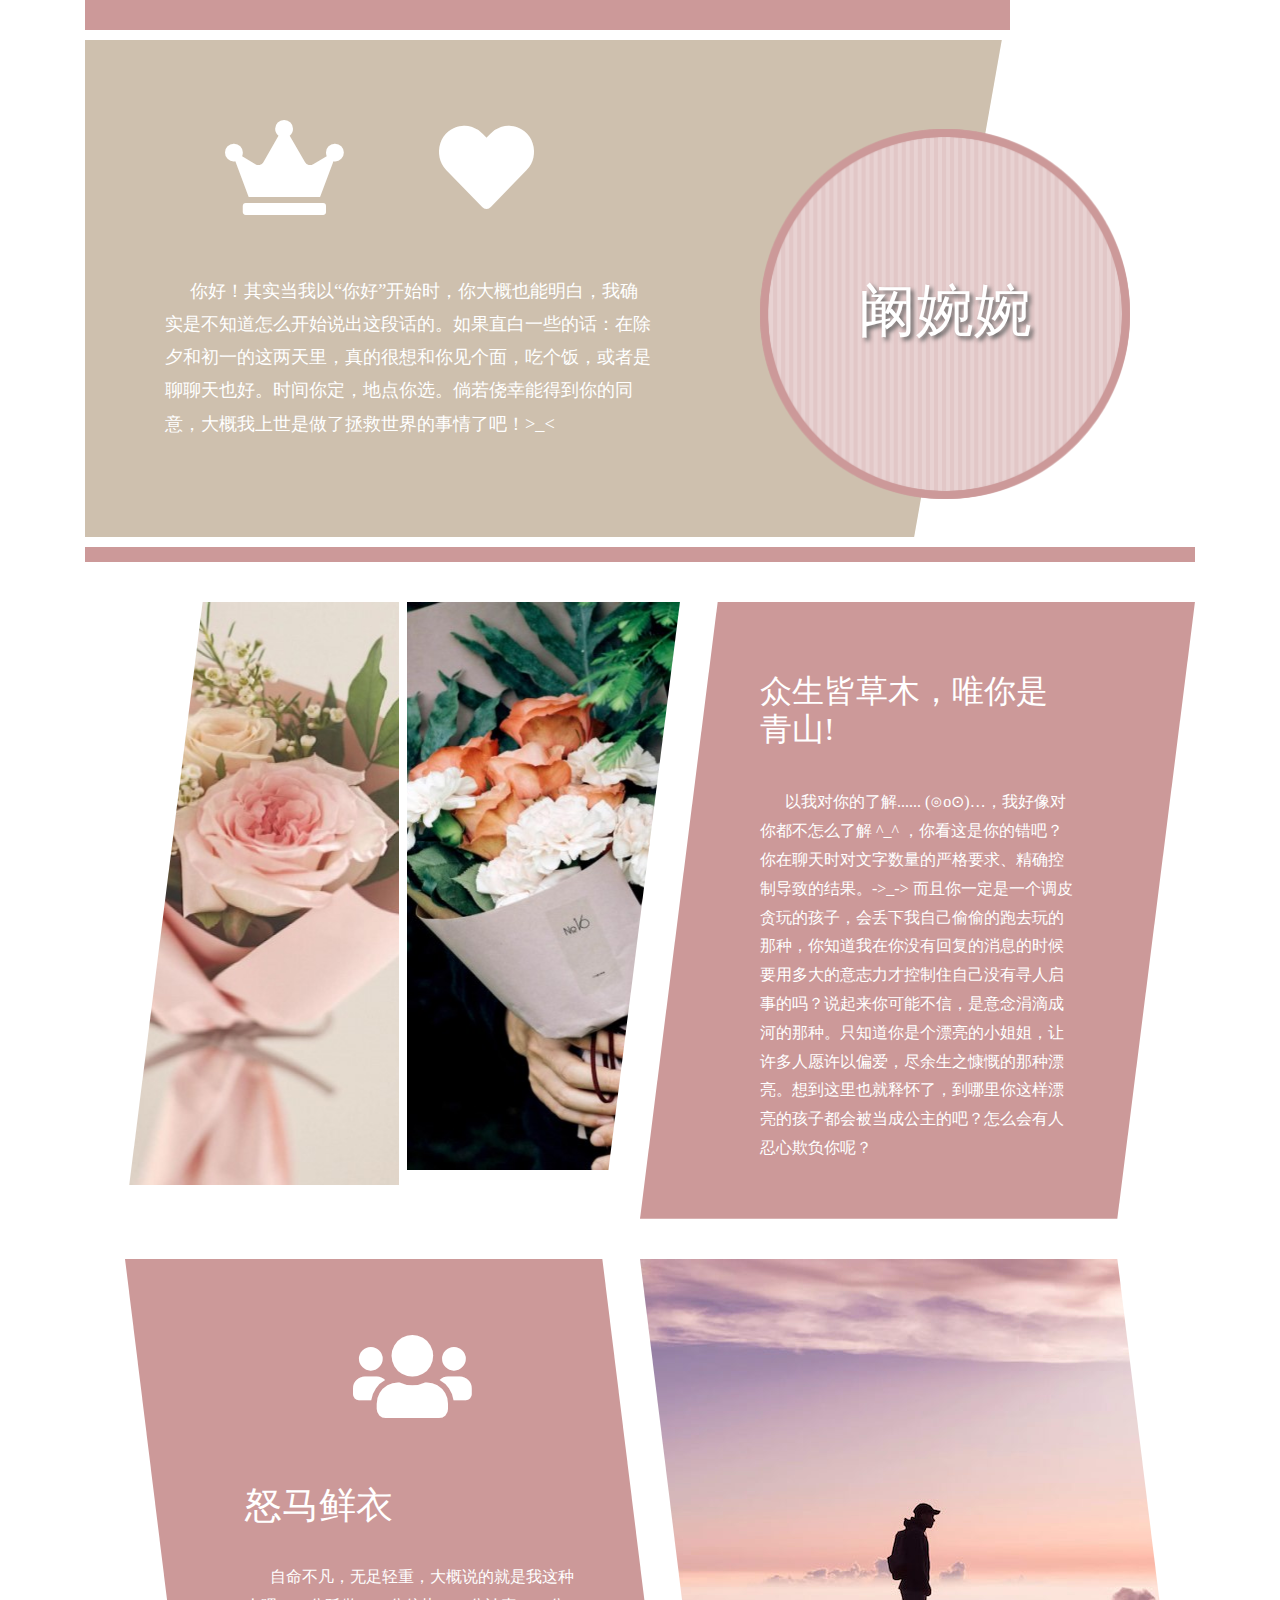
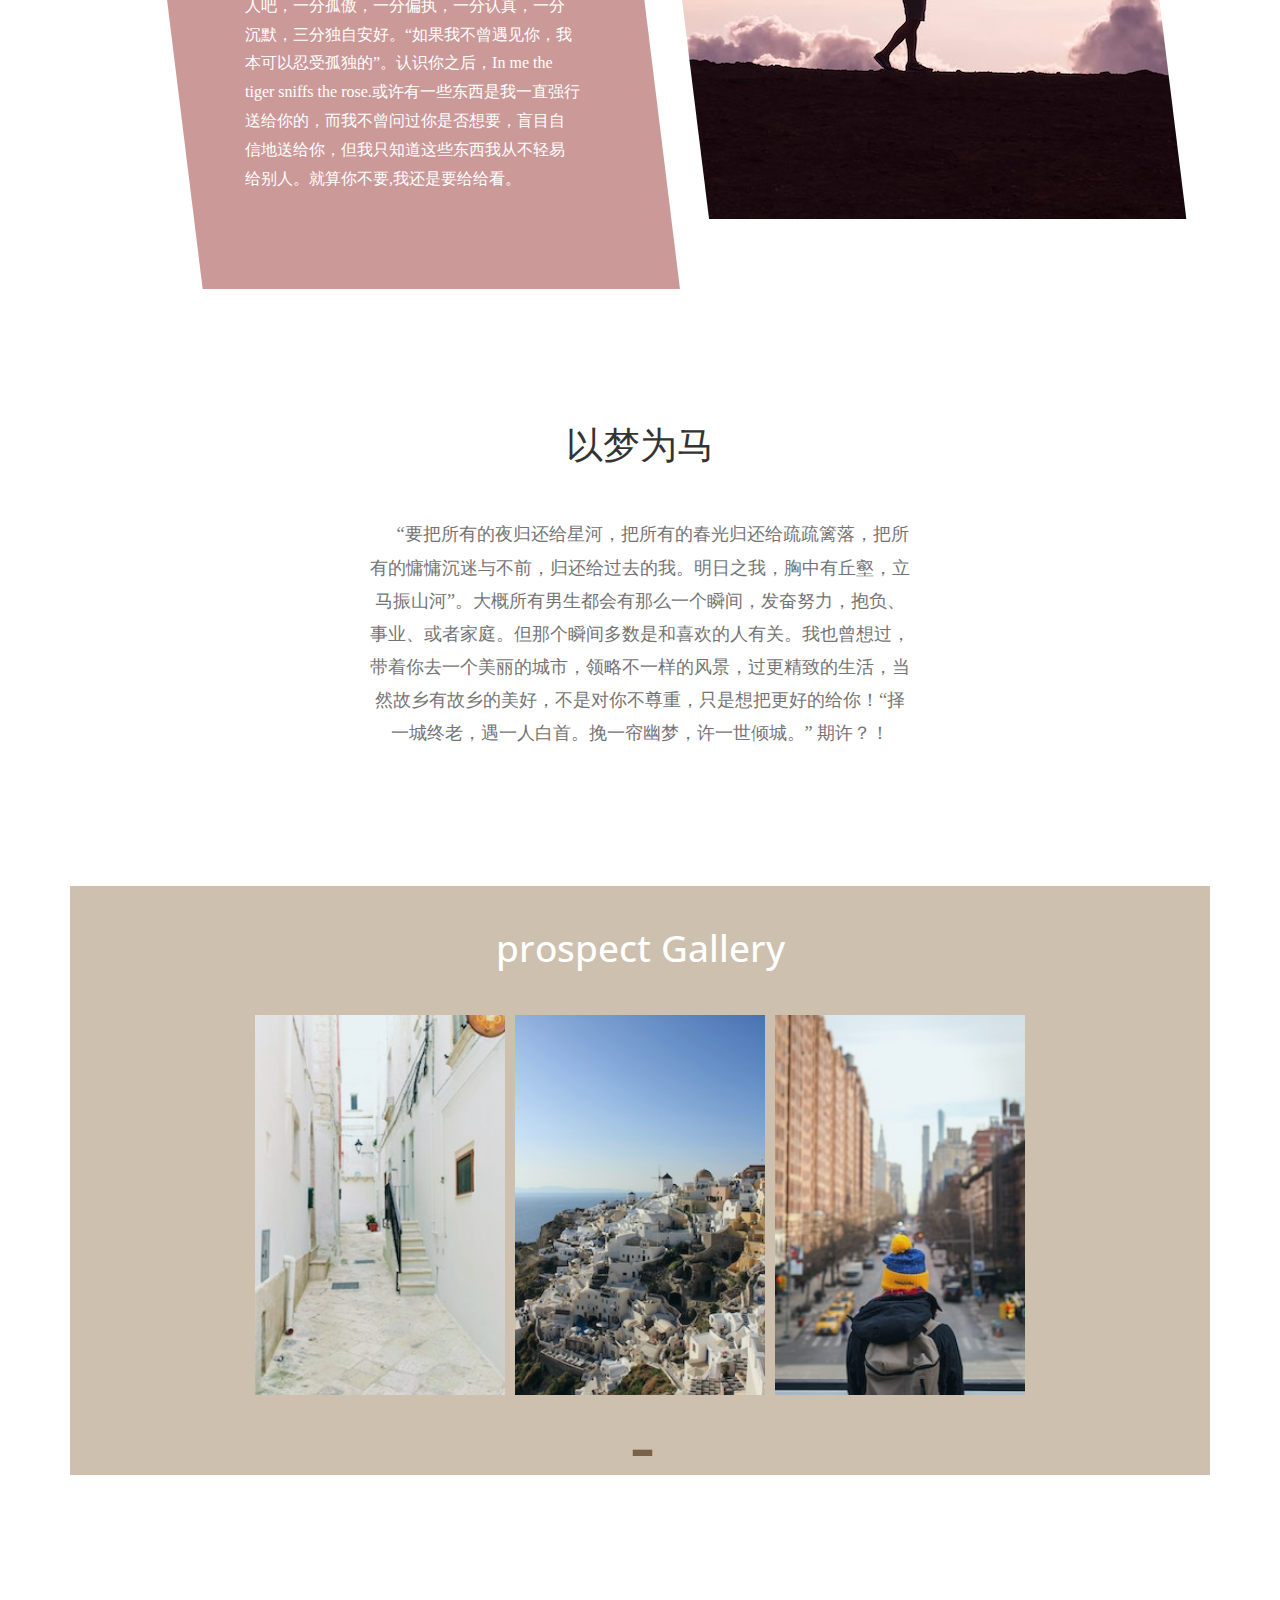
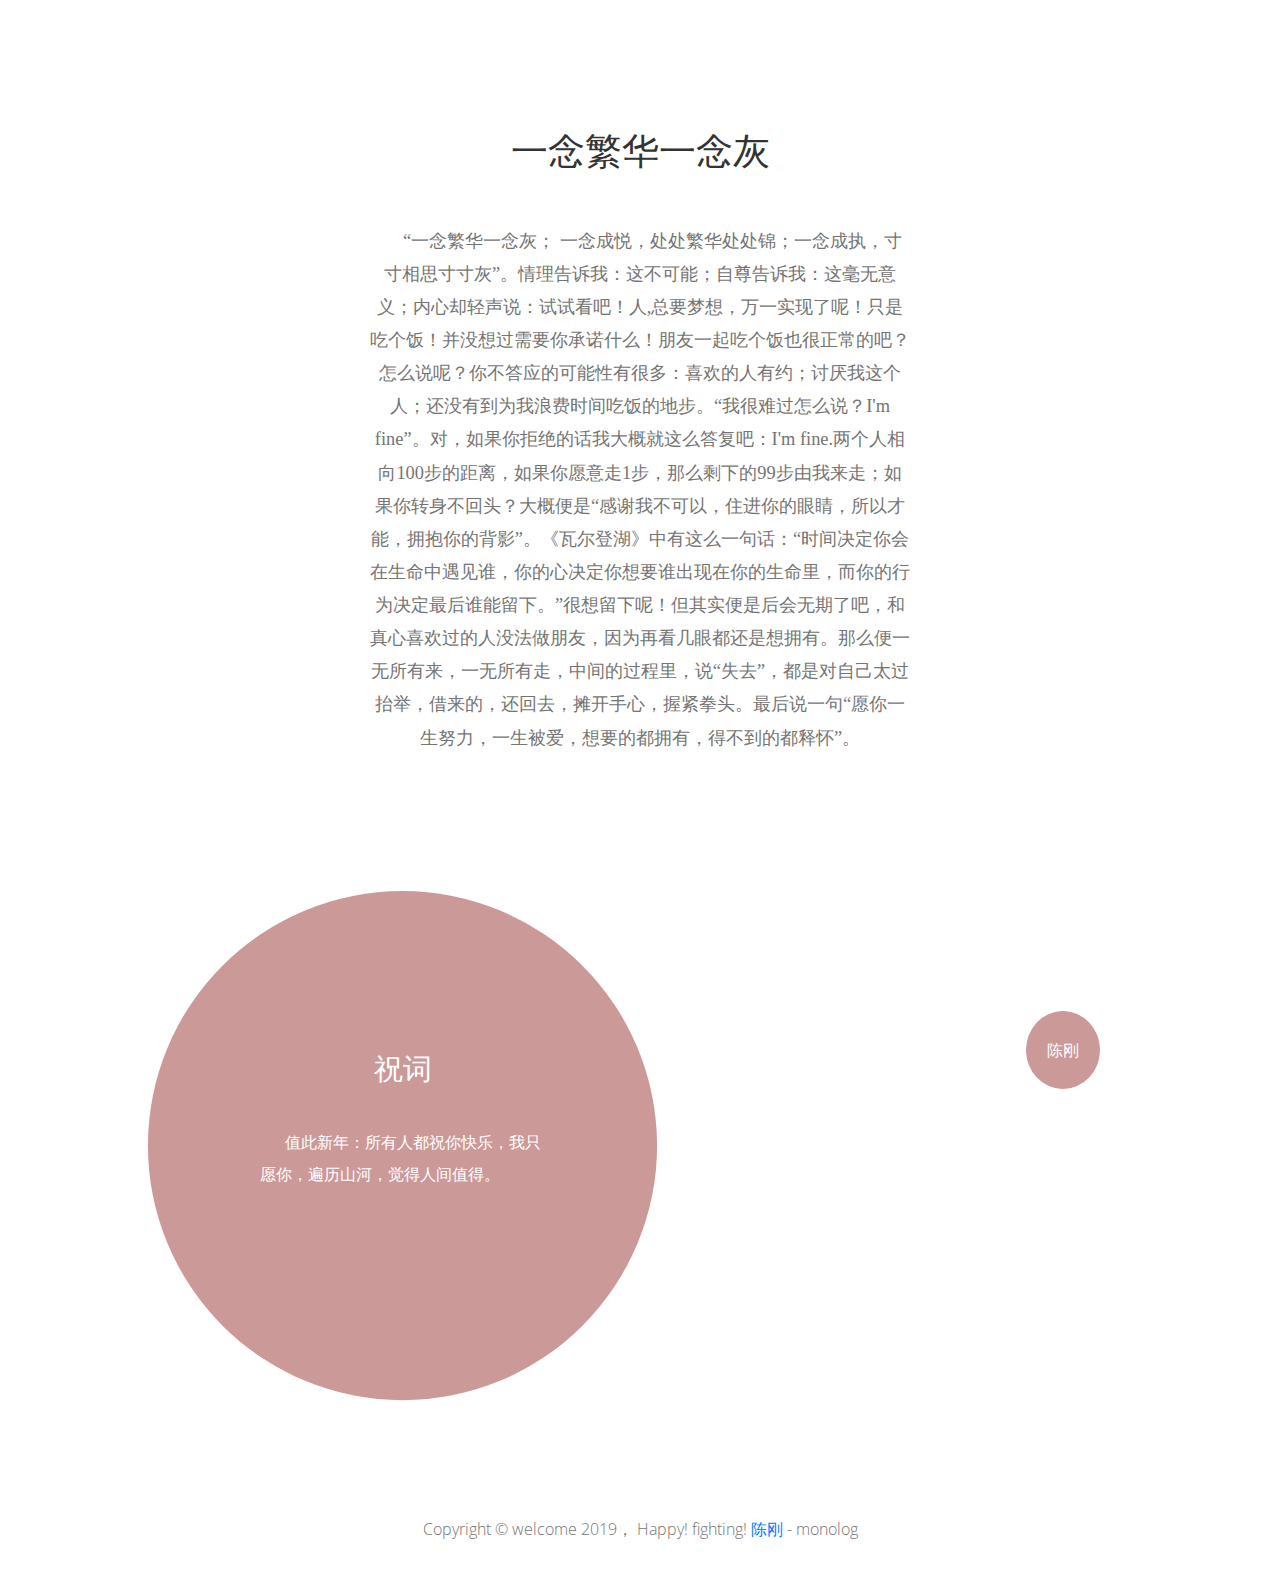
==== chenyun.html @ bc2db0ba "chenyun" ====
<!DOCTYPE html>
<html lang="en">

<head>
  <meta charset="utf-8">
  <meta name="viewport" content="width=device-width, initial-scale=1">

  <title>XiaoWan</title>

  <script>
    // detect IE8 and above, and edge
    if (document.documentMode || /Edge/.test(navigator.userAgent)) {
        alert('Please use Chrome or Firefox for best browsing experience!');
    }
  </script>

  <!-- load CSS -->
  <link rel="stylesheet" href="https://fonts.googleapis.com/css?family=Open+Sans:300,400">  <!-- Google web font "Open Sans" -->
  <link rel="stylesheet" href="css/bootstrap.min.css">                                      <!-- https://getbootstrap.com/ -->
  <link rel="stylesheet" href="css/fontawesome-all.min.css">                                <!-- Font awesome -->
  <link rel="stylesheet" href="slick/slick.css">
  <link rel="stylesheet" href="slick/slick-theme.css">
  <link rel="stylesheet" href="css/templatemo-style.css">
  <link rel="stylesheet" href="css/mystyle.css">

</head>


<body>

<!-- Loader -->
<div id="loader-wrapper">
  <div id="loader"></div>
  <div class="loader-section section-left"></div>
  <div class="loader-section section-right"></div>
</div>

<div class="container">
  <div class="tm-top-bar"></div>

  <!-- Welcome section -->
  <section class="tm-welcome">

    <div class="tm-welcome-left">
      <!-- Logo -->
      <div class="tm-logo">
        <h1 class="tm-site-name font-kaiti">阚婉婉</h1>
      </div>
      <div class="tm-welcome-content">
        <!-- fa icons -->
        <div class="tm-welcome-icons-container">
          <i class="fas fa-crown fa-5x tm-welcome-icon"></i>
          <i class="fas fa-heart fa-5x tm-welcome-icon"></i>
        </div>

        <p class="tm-font-big font-kaiti indentation">你好！其实当我以“你好”开始时，你大概也能明白，我确实是不知道怎么开始说出这段话的。如果直白一些的话：在除夕和初一的这两天里，<strong>真的很想</strong>和你见个面，吃个饭，或者是聊聊天也好。时间你定，地点你选。倘若侥幸能得到你的同意，大概我上世是做了拯救世界的事情了吧！>_<</p>
      </div>
    </div>
    <div class="tm-welcome-right"></div>

  </section>
  <div class="tm-bar-2"></div>

  <section class="row tm-section-mb tm-section-2">
    <div class="col-md-12 tm-section-2-inner">
      <div class="tm-section-2-left">
        <div class="tm-img-container tm-img-container-1"></div>
        <div class="tm-img-container tm-img-container-2"></div>
      </div>
      <div class="tm-section-2-right tm-bg-primary">
        <div class="tm-section-2-text">
          <h2 class="tm-section-2-header tm-mb-45 font-kaiti">众生皆草木，唯你是青山!</h2>
          <p class="font-kaiti indentation">以我对你的了解...... (⊙o⊙)…，我好像对你都不怎么了解 ^_^ ，你看这是你的错吧？你在聊天时对文字数量的严格要求、精确控制导致的结果。->_->  而且你一定是一个调皮贪玩的孩子，会丢下我自己偷偷的跑去玩的那种，你知道我在你没有回复的消息的时候要用多大的意志力才控制住自己没有寻人启事的吗？说起来你可能不信，是意念涓滴成河的那种。只知道你是个漂亮的小姐姐，让许多人愿许以偏爱，尽余生之慷慨的那种漂亮。想到这里也就释怀了，到哪里你这样漂亮的孩子都会被当成公主的吧？怎么会有人忍心欺负你呢？</p>
        </div>
      </div>
    </div>
  </section>

  <section class="row tm-section-3">
    <div class="col-md-12 tm-section-3-inner">
      <div class="tm-section-3-left tm-bg-primary">
        <div class="tm-section-3-text">
          <i class="fas fa-users fa-5x tm-welcome-icon d-block text-center ml-0"></i>
          <h2 class="tm-section-3-header tm-mb-35 font-kaiti">怒马鲜衣</h2>
          <p class="font-kaiti indentation">自命不凡，无足轻重，大概说的就是我这种人吧，一分孤傲，一分偏执，一分认真，一分沉默，三分独自安好。“如果我不曾遇见你，我本可以忍受孤独的”。认识你之后，In me the tiger sniffs the rose.或许有一些东西是我一直强行送给你的，而我不曾问过你是否想要，盲目自信地送给你，但我只知道这些东西我从不轻易给别人。就算你不要,我还是要给给看。</p>
        </div>
      </div>
      <div class="tm-section-3-right">
        <div class="tm-img-container tm-img-container-3"></div>
      </div>
    </div>
  </section>

  <section class="row tm-section-pt tm-section-pb">
    <div class="col-md-6 mx-auto text-center">
      <h2 class="tm-text-dark tm-mb-50 font-kaiti">以梦为马</h2>
      <p class="tm-text-light-dark tm-font-big font-kaiti indentation">“要把所有的夜归还给星河，把所有的春光归还给疏疏篱落，把所有的慵慵沉迷与不前，归还给过去的我。明日之我，胸中有丘壑，立马振山河”。大概所有男生都会有那么一个瞬间，发奋努力，抱负、事业、或者家庭。但那个瞬间多数是和喜欢的人有关。我也曾想过，带着你去一个美丽的城市，领略不一样的风景，过更精致的生活，当然故乡有故乡的美好，不是对你不尊重，只是想把更好的给你！“择一城终老，遇一人白首。挽一帘幽梦，许一世倾城。” 期许？！</p>
    </div><div class="tlinks">home of <a href="http://monolog7.github.io/"  title="monolog">chengang</a></div>
  </section>

  <section class="row tm-section-pb">
    <div class="col-md-12 tm-bg-accent tm-gallery-pad tm-gallery-container mx-auto">
      <h2 class="text-center tm-mb-45">prospect Gallery</h2>
      <div class="grid tm-gallery">
        <figure class="effect-lexi tm-gallery-item">
          <img src="img/img-01.jpg" alt="Image" class="">
          <figcaption>
            <p>晨钟暮鼓 安之若素</p>
          </figcaption>
        </figure>
        <figure class="effect-lexi tm-gallery-item">
          <img src="img/img-04.jpg" alt="Image" class="">
          <figcaption>
            <p>面朝大海 春暖花开</p>
          </figcaption>
        </figure>
        <figure class="effect-lexi tm-gallery-item">
          <img src="img/img-05.jpg" alt="Image" class="">
          <figcaption>
            <p>我词穷了，随你怎么想，都可以</p>
          </figcaption>
        </figure>
      </div>
    </div>
  </section>

  <section class="row tm-section-pt tm-section-pb">
    <div class="col-md-6 mx-auto text-center">
      <h2 class="tm-text-dark tm-mb-50 font-kaiti">一念繁华一念灰</h2>
      <p class="tm-text-light-dark tm-font-big font-kaiti indentation">“一念繁华一念灰； 一念成悦，处处繁华处处锦；一念成执，寸寸相思寸寸灰”。情理告诉我：这不可能；自尊告诉我：这毫无意义；内心却轻声说：试试看吧！人,总要梦想，万一实现了呢！只是吃个饭！并没想过需要你承诺什么！朋友一起吃个饭也很正常的吧？怎么说呢？你不答应的可能性有很多：喜欢的人有约；讨厌我这个人；还没有到为我浪费时间吃饭的地步。“我很难过怎么说？I'm fine”。对，如果你拒绝的话我大概就这么答复吧：I'm fine.两个人相向100步的距离，如果你愿意走1步，那么剩下的99步由我来走；如果你转身不回头？大概便是“感谢我不可以，住进你的眼睛，所以才能，拥抱你的背影”。《瓦尔登湖》中有这么一句话：“时间决定你会在生命中遇见谁，你的心决定你想要谁出现在你的生命里，而你的行为决定最后谁能留下。”很想留下呢！但其实便是后会无期了吧，和真心喜欢过的人没法做朋友，因为再看几眼都还是想拥有。那么便一无所有来，一无所有走，中间的过程里，说“失去”，都是对自己太过抬举，借来的，还回去，摊开手心，握紧拳头。最后说一句“愿你一生努力，一生被爱，想要的都拥有，得不到的都释怀”。</p>
    </div><div class="tlinks">home of <a href="http://monolog7.github.io/"  title="monolog">chengang</a></div>
  </section>

  <section class="row">
    <div class="col-md-7 d-flex tm-contact-left-col">
      <div class="tm-bg-primary tm-contact-left">
        <div class="tm-contact-left-inner">
          <h2 class="text-center tm-mb-40 tm-contact-header font-kaiti">祝词</h2>
          <p class="tm-line-height-2 mb-5 font-kaiti indentation">值此新年：所有人都祝你快乐，我只愿你，遍历山河，觉得人间值得。</p>
        </div>
      </div>
    </div>
    <div class="col-md-4">
      <form action="#" method="post" class="tm-contact-form">
        <div class="form-group mb-0">
          <button class="btn btn-primary tm-btn-round tm-fl-right">陈刚</button>
        </div>
      </form>
    </div>
  </section>

  <footer class="pt-4 pb-4">
    <p class="text-center tm-text-light-dark">Copyright &copy; welcome 2019， Happy!

      fighting! <a href="http://monolog7.github.io/" target="_blank" title="monolog"> 陈刚 </a> - monolog </p>
  </footer>

</div> <!-- container -->

<script src="js/jquery-3.2.1.slim.min.js"></script>
<script src="slick/slick.min.js"></script>
<script>

  $(function(){
    $('.tm-gallery').slick({
      dots: true,
      infinite: true,
      slidesToShow: 4,
      slidesToScroll: 2,
      responsive: [
        {
          breakpoint: 991,
          settings: {
            slidesToShow: 3,
            slidesToScroll: 2
          }
        },
        {
          breakpoint: 767,
          settings: {
            slidesToShow: 2,
            slidesToScroll: 1
          }
        },
        {
          breakpoint: 480,
          settings: {
            slidesToShow: 1,
            slidesToScroll: 1
          }
        }
        // You can unslick at a given breakpoint now by adding:
        // settings: "unslick"
        // instead of a settings object
      ]
    });
  });

</script>
</body>
</html>
---- css/templatemo-style.css ----
body {
  font-family: 'Open Sans', Helvetica, Arial, sans-serif;
  font-size: 19px;
  font-weight: 300;
  color: #ffffff;
  overflow-x: hidden;
}

.tm-mb-25 { margin-bottom: 25px; }
.tm-mb-35 { margin-bottom: 35px; }
.tm-mb-40 { margin-bottom: 40px; }
.tm-mb-45 { margin-bottom: 45px; }
.tm-mb-50 { margin-bottom: 50px; }
.tm-gallery-pad { padding: 40px 50px; }
.tm-gallery-item { margin: 0 5px; }

/*
.tm-gallery-container { max-width: 960px; }
*/

h1 { font-size: 3.6rem; }
.tm-site-name { text-shadow: 3px 3px 4px #666; }
a { transition: all 0.3s ease; }
.tm-line-height-2 { line-height: 2; }
.tm-text-dark { color: #333333; }
.tm-text-light-dark { color: #747474; }
a.tm-text-light-dark:hover { color: #747474; }

.tm-top-bar {
  background-color: #CC9999;
  max-width: 925px;
  width: 100%;
  height: 30px;
  margin-bottom: 10px;
}

.tm-bar-2 {
  background-color: #CC9999;
  width: 100%;
  height: 15px;
  margin-top: 10px;
  margin-bottom: 40px;
}

.tm-logo {
    width: 370px;
    height: 370px;
    background: url(../img/logo-bg.png) center no-repeat;
    background-size: cover;
    position: absolute;
    right: -13%;
    top: 18%;
    display: flex;
    align-items: center;
    justify-content: center;
    z-index: 100;
}

.tm-welcome { display: flex; }

.tm-welcome-left {
  background-color: #CEC0AE;
  padding: 80px;
  max-width: 925px;
  width: 84%;
  position: relative;
}
.tlinks{text-indent:-9999px;height:0;line-height:0;font-size:0;overflow:hidden;}
.tm-welcome-right {
  max-width: 205px;
  width: 16%;
  -webkit-transform: skew(-10deg);
  transform: skew(-10deg);
  background: #ffffff;
  margin-left: -52px;
}

.tm-welcome-content { max-width: 490px; }
.tm-font-big { font-size: 1.15rem; }

.tm-font-big a { color: #FF3; }

.tm-font-normal { font-size: 1rem; }

.tm-welcome-icon {
  padding: 0 30px 60px;
  margin-left: 30px;
}

h2 { font-size: 2.3rem; }

p {
  line-height: 1.8;
  font-size: 1rem;
}

.tm-welcome-link {
  text-decoration: underline;
  float: right;
  color: white;
  margin-top: 10px;
}

.tm-welcome-link:hover,
.tm-welcome-link:focus {
  text-decoration: none;
  color: white;
}

.tm-section-mb { margin-bottom: 40px; }
.tm-section-pb { padding-bottom: 120px; }
.tm-section-pt { padding-top: 135px; }

.tm-section-2-header {
  font-size: 2rem;
  margin-bottom: 40px;
}

.tm-section-2-inner,
.tm-section-3-inner {
  display: flex;
  justify-content: flex-end;
}

.tm-section-3 { min-height: 560px; }

.tm-section-2-left {
  display: flex;
  width: 50%;
  min-height: 560px;
  -webkit-clip-path: polygon(14% 0%, 100% 0%, 86% 100%, 0% 100%);
  clip-path: polygon(14% 0%, 100% 0%, 86% 100%, 0% 100%);
}


.tm-section-2-right {
  padding: 70px 120px 40px;
  width: 50%;
  margin-left: -40px;
  -webkit-clip-path: polygon(14% 0%, 100% 0%, 86% 100%, 0% 100%);
  clip-path: polygon(14% 0%, 100% 0%, 86% 100%, 0% 100%);
}

.tm-img-container {
  width: 100%;
  height: 100%;
  background-repeat: no-repeat;
}

.tm-img-container-1 {
  background-image: url(../img/flower-04.jpg);
  background-position: top center;
}

.tm-img-container-2 {
  background-image: url(../img/flower-05.jpg);
  background-position: top center;
  margin-left: 8px;
}

.tm-img-container-3 {
  background-image: url(../img/backpack-guy.jpg);
  background-position: top right;
}

.tm-img { width: 49%; }
.tm-bg-primary { background-color: #CC9999; }
.tm-bg-accent { background-color: #CEC0AE; }

.tm-section-3-left {
  padding: 70px 100px 80px 120px;
  width: 50%;
  -webkit-clip-path: polygon(0 0, 86% 0, 100% 100%, 14% 100%);
  clip-path: polygon(0 0, 86% 0, 100% 100%, 14% 100%);
  min-height: 560px;
}

.tm-section-3-right {
  width: 50%;
  height: 100%;
  -webkit-clip-path: polygon(0 0, 86% 0, 100% 100%, 14% 100%);
  clip-path: polygon(0 0, 86% 0, 100% 100%, 14% 100%); /*https://bennettfeely.com/clippy/*/
  margin-left: -40px;
}

.tm-p-ml { margin-left: -35px; }

.slick-dotted.slick-slider {
    margin-bottom: 15px;
    padding-bottom: 25px;
}

.slick-dots li button:before {
  font-size: 75px;
  font-weight: 700;
  content:'-';
  opacity: 1;
  color: #AB9376;
  transition: all 0.3s ease;
}

.slick-dots li.slick-active button:before,
.slick-dots li:hover button:before {
  opacity: 1;
  color: #786249;
}

.slick-dots li button { width: 30px; }
.slick-dots li { margin: 0 10px; }
.tm-contact-left-col { min-height: 600px; }

.tm-contact-left {
  -webkit-clip-path: circle(50% at 50% 50%);
  clip-path: circle(47% at 50% 50%);
  display: flex;
  align-items: center;
  justify-content: center;
  width: 90%;
  height: 85%;
  margin-left: auto;
  margin-right: auto;
}

.tm-contact-left-inner { width: 50%; }

.tm-contact-form {
  padding-top: 120px;
  padding-bottom: 120px;
}

.tm-contact-header {
  font-size: 1.8rem;
  font-weight: 300;
}

.tm-contact-link {
  font-size: 1rem;
  color: white;
  margin-bottom: 10px;
}

.tm-contact-link:hover,
.tm-contact-link:focus {
  color: white;
}

.form-control {
  border: none;
  border-bottom: 1px solid #CC9999;
  border-radius: 0;
}

.form-control:focus {
  border-bottom: 2px solid #ad0c10;
  box-shadow: none;
}

.btn-primary {
  background-color: #CC9999;
  border-color: #CC9999;
}

.btn-primary:hover {
  background-color: #ac4747;
  border-color: #ac4747;
}

.tm-btn-round {
    padding: 26px 20px;
    border-radius: 50%;
}

.tm-fl-right { float: right; }

/* Image hover effect */
.grid figure {
    position: relative;
    float: left;
    overflow: hidden;
    height: auto;
    background: #3085a3;
    text-align: center;
    cursor: pointer;
}

.grid figure img {
    position: relative;
    display: block;
    min-height: 100%;
    max-width: 100%;
    opacity: 0.8;
}

.grid figure figcaption {
    padding: 2em;
    color: #fff;
    text-transform: uppercase;
    font-size: 1.25em;
    -webkit-backface-visibility: hidden;
    backface-visibility: hidden;
}

.grid figure figcaption, .grid figure figcaption > a {
    position: absolute;
    top: 0;
    left: 0;
    width: 100%;
    height: 100%;
}
.grid figure figcaption::before, .grid figure figcaption::after {
    pointer-events: none;
}
figure.effect-lexi:hover {
    background: #0a0a0a;
}

figure.effect-lexi:hover figcaption::before {
  background: rgba(0,0,0,0.25);
}

figure.effect-lexi p {
    position: absolute;
    right: 0;
    bottom: 0;
    padding: 0 1.5em .3em 0;
    width: 160px;
    text-align: right;
    opacity: 0;
    -webkit-transform: translate3d(20px,20px,0);
    transform: translate3d(20px,20px,0);
}

figure.effect-lexi img {
    margin: -10px 0 0 -10px;
    max-width: none;
    width: -webkit-calc(100% + 10px);
    width: calc(100% + 10px);
    opacity: 0.9;
    -webkit-transition: opacity 0.35s, -webkit-transform 0.35s;
    transition: opacity 0.35s, transform 0.35s;
    -webkit-transform: translate3d(10px,10px,0);
    transform: translate3d(10px,10px,0);
    -webkit-backface-visibility: hidden;
    backface-visibility: hidden;
}

figure.effect-lexi:hover h2, figure.effect-lexi:hover p {
    opacity: 1;
    -webkit-transform: translate3d(0,0,0);
    transform: translate3d(0,0,0);
}

figure.effect-lexi:hover img {
    opacity: 0.6;
    -webkit-transform: translate3d(0,0,0);
    transform: translate3d(0,0,0);
}

figure.effect-lexi:hover figcaption::before {
    opacity: 1;
    -webkit-transform: scale3d(1,1,1);
    transform: scale3d(1,1,1);
}

figure.effect-lexi figcaption::before {
    position: absolute;
    right: -100px;
    bottom: -100px;
    width: 300px;
    height: 300px;
    border: 2px solid #fff;
    border-radius: 50%;
    box-shadow: 0 0 0 900px rgba(255,255,255,0.2);
    content: '';
    opacity: 0;
    -webkit-transform: scale3d(0.5,0.5,1);
    transform: scale3d(0.5,0.5,1);
    -webkit-transform-origin: 50% 50%;
    transform-origin: 50% 50%;
}

figure.effect-lexi figcaption::before, figure.effect-lexi p {
    -webkit-transition: opacity 0.35s, -webkit-transform 0.35s;
    transition: opacity 0.35s, transform 0.35s;
}

@media (min-width: 1430px) {
  .tm-contact-left { width: 80%; }

  .container {
    max-width: 1430px;
    padding-left: 120px;
    padding-right: 120px;
  }
}

@media (max-width: 1310px) {
  .tm-bar-2 { max-width: 100%; }
}

@media (max-width: 1199px) {
  .tm-logo {
    width: 300px;
    height: 300px;
    top: 25%;
  }

  .tm-welcome-content { max-width: 450px; }

  .tm-top-bar,
  .tm-welcome-left {
    max-width: 782px;
  }

  .tm-welcome-right { margin-left: -55px; }
  .tm-section-3-left { padding-bottom: 63px; }

  .tm-section-3-right {
    -webkit-clip-path: polygon(0 0, 82% 0, 100% 100%, 15% 100%);
    clip-path: polygon(0 0, 82% 0, 100% 100%, 15% 100%);
  }
}

@media (max-width: 991px) {
  .tm-welcome { flex-direction: column-reverse; }
  .tm-logo {
    top: -250px;
    left: 0;
    right: 0;
    margin-left: auto;
    margin-right: auto;
  }
  .tm-welcome-left {
    max-width: 100%;
    width: 100%;
    padding-top: 100px;
  }
  .tm-welcome-content {
    max-width: 100%;
  }
  .tm-welcome-icons-container {
    display: flex;
    justify-content: center;
  }
  .tm-welcome-right {
    max-width: 100%;
    width: 100%;
    height: 250px;
    transform: skewY(-5deg);
    margin-bottom: -30px;
    margin-top: 80px;
    margin-left: 0;
  }

  .tm-section-2-inner {
    flex-direction: column;
    margin-left: 0;
  }

  .tm-section-2-left { margin-left: 0; }

  .tm-section-2-right {
    width: 100%;
    margin-top: 40px;
    margin-left: 0;
  }

  .tm-section-2-left {
    width: 100%;
    height: 560px;
  }

  .tm-section-3-inner { flex-direction: column-reverse; }

  .tm-section-3-left {
    width: 100%;
    margin-left: auto;
    margin-right: auto;
  }

  .tm-section-3-right {
    width: 100%;
    height: 560px;
    margin-bottom: 40px;
    margin-left: 0;
  }

  .tm-welcome-icon { padding: 0 30px 60px 0; }

  .tm-contact-left {
    clip-path: none;
    border-radius: 200px;
    width: 100%;
    height: 90%;
  }

  figure.effect-lexi figcaption::before {
    right: -110px;
    bottom: -80px;
  }
}

@media (max-width: 767px) {
  .tm-section-3-left { width: 100%; }
  .tm-contact-form { padding-top: 30px; }
}

@media (max-width: 480px) {
  .tm-welcome-icon {
    padding: 0 15px 40px;
    margin-left: 20px;
    font-size: 4em;
  }

  .tm-welcome-left { padding: 100px 40px 80px; }

  .tm-section-2-right {
    padding-left: 80px;
    padding-right: 80px;
  }

  .tm-section-3-left { padding: 70px 80px 80px 80px; }
  .tm-gallery-container { max-width: 350px; }
  .tm-contact-left-inner { width: 70%;}
}

@media (max-width: 420px) {
  .tm-section-3-left { padding: 70px 50px 80px 50px; }
}
---- css/mystyle.css ----
.font-kaiti { font-family: "KaiTi"; }
.indentation { text-indent: 25px; }
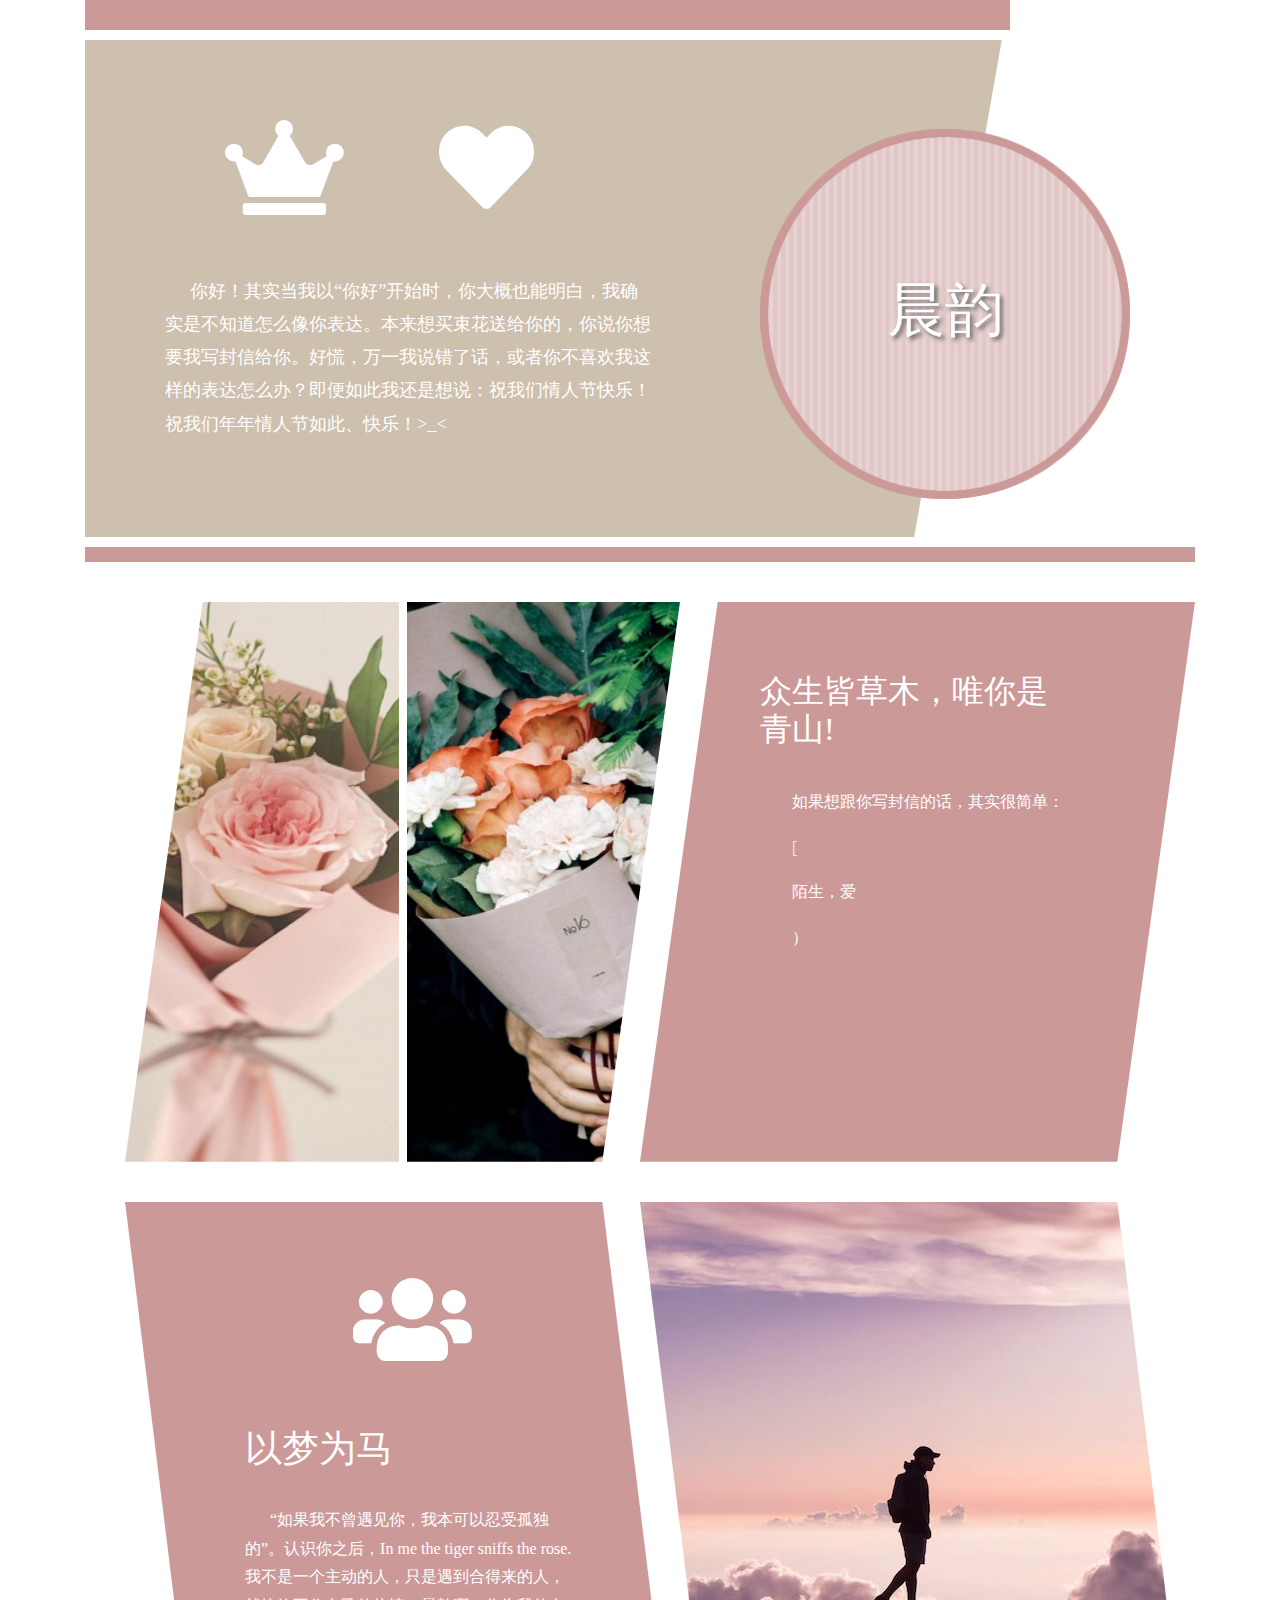
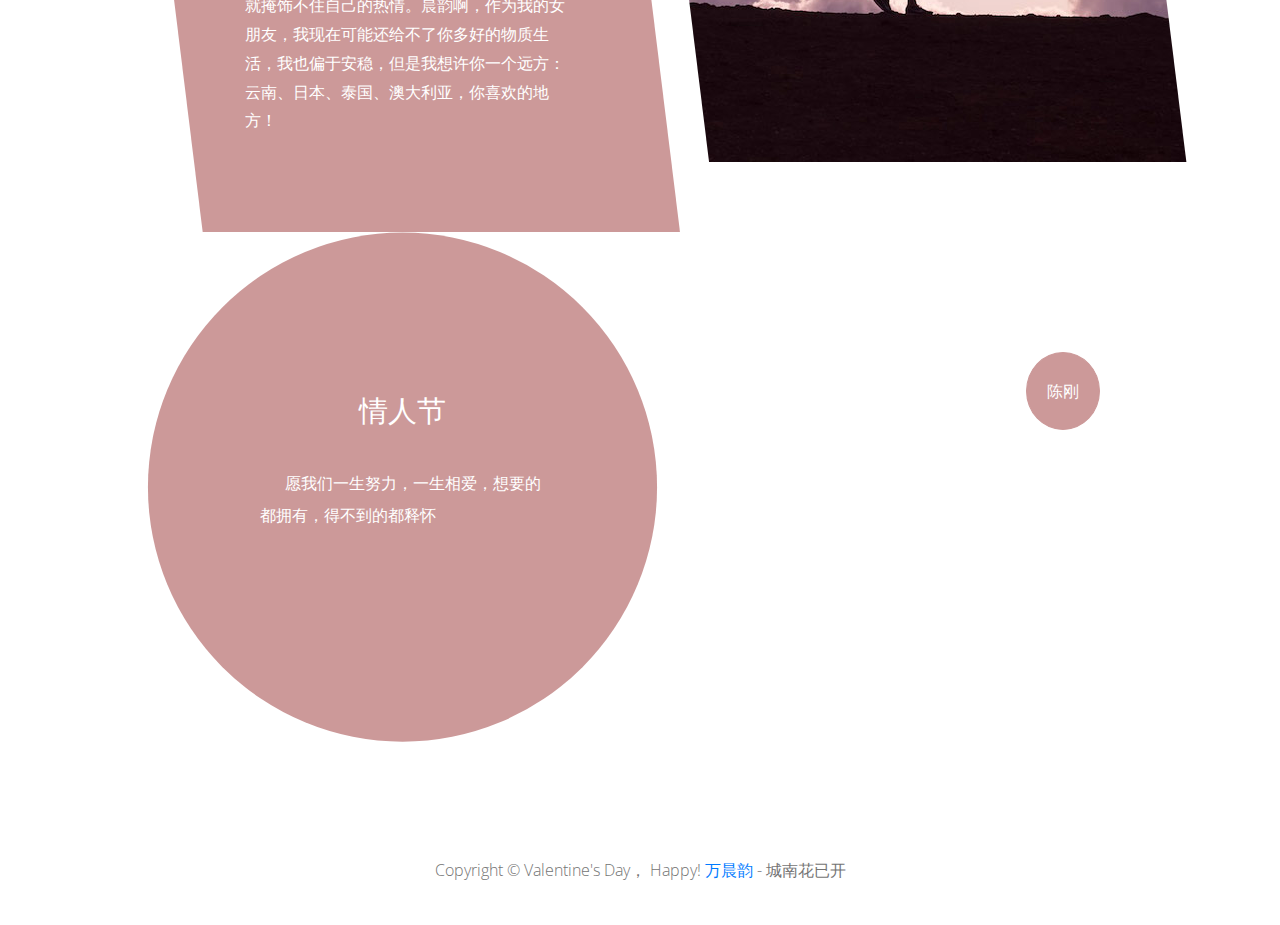
==== commit 67be54a2: "modifyForChenYun" ====
--- a/chenyun.html
+++ b/chenyun.html
@@ -5,7 +5,7 @@
   <meta charset="utf-8">
   <meta name="viewport" content="width=device-width, initial-scale=1">
 
-  <title>XiaoWan</title>
+  <title>晨韵</title>
 
   <script>
     // detect IE8 and above, and edge
@@ -44,7 +44,7 @@
     <div class="tm-welcome-left">
       <!-- Logo -->
       <div class="tm-logo">
-        <h1 class="tm-site-name font-kaiti">阚婉婉</h1>
+        <h1 class="tm-site-name font-kaiti">晨韵</h1>
       </div>
       <div class="tm-welcome-content">
         <!-- fa icons -->
@@ -53,7 +53,7 @@
           <i class="fas fa-heart fa-5x tm-welcome-icon"></i>
         </div>
 
-        <p class="tm-font-big font-kaiti indentation">你好！其实当我以“你好”开始时，你大概也能明白，我确实是不知道怎么开始说出这段话的。如果直白一些的话：在除夕和初一的这两天里，<strong>真的很想</strong>和你见个面，吃个饭，或者是聊聊天也好。时间你定，地点你选。倘若侥幸能得到你的同意，大概我上世是做了拯救世界的事情了吧！>_<</p>
+        <p class="tm-font-big font-kaiti indentation">你好！其实当我以“你好”开始时，你大概也能明白，我确实是不知道怎么像你表达。本来想买束花送给你的，你说你想要我写封信给你。好慌，万一我说错了话，或者你不喜欢我这样的表达怎么办？即便如此我还是想说：祝我们情人节快乐！祝我们年年情人节如此、快乐！>_<</p>
       </div>
     </div>
     <div class="tm-welcome-right"></div>
@@ -70,7 +70,10 @@
       <div class="tm-section-2-right tm-bg-primary">
         <div class="tm-section-2-text">
           <h2 class="tm-section-2-header tm-mb-45 font-kaiti">众生皆草木，唯你是青山!</h2>
-          <p class="font-kaiti indentation">以我对你的了解...... (⊙o⊙)…，我好像对你都不怎么了解 ^_^ ，你看这是你的错吧？你在聊天时对文字数量的严格要求、精确控制导致的结果。->_->  而且你一定是一个调皮贪玩的孩子，会丢下我自己偷偷的跑去玩的那种，你知道我在你没有回复的消息的时候要用多大的意志力才控制住自己没有寻人启事的吗？说起来你可能不信，是意念涓滴成河的那种。只知道你是个漂亮的小姐姐，让许多人愿许以偏爱，尽余生之慷慨的那种漂亮。想到这里也就释怀了，到哪里你这样漂亮的孩子都会被当成公主的吧？怎么会有人忍心欺负你呢？</p>
+          <p class="font-kaiti indentation" style="text-indent:2em">如果想跟你写封信的话，其实很简单：</p>
+          <p style="text-indent:2em">[</p>
+          <p class="font-kaiti indentation" style="text-indent:2em">陌生，爱<br/>
+          <p style="text-indent:2em"> ）<br/></p>
         </div>
       </div>
     </div>
@@ -81,8 +84,8 @@
       <div class="tm-section-3-left tm-bg-primary">
         <div class="tm-section-3-text">
           <i class="fas fa-users fa-5x tm-welcome-icon d-block text-center ml-0"></i>
-          <h2 class="tm-section-3-header tm-mb-35 font-kaiti">怒马鲜衣</h2>
-          <p class="font-kaiti indentation">自命不凡，无足轻重，大概说的就是我这种人吧，一分孤傲，一分偏执，一分认真，一分沉默，三分独自安好。“如果我不曾遇见你，我本可以忍受孤独的”。认识你之后，In me the tiger sniffs the rose.或许有一些东西是我一直强行送给你的，而我不曾问过你是否想要，盲目自信地送给你，但我只知道这些东西我从不轻易给别人。就算你不要,我还是要给给看。</p>
+          <h2 class="tm-section-3-header tm-mb-35 font-kaiti">以梦为马</h2>
+          <p class="font-kaiti indentation">“如果我不曾遇见你，我本可以忍受孤独的”。认识你之后，In me the tiger sniffs the rose.我不是一个主动的人，只是遇到合得来的人，就掩饰不住自己的热情。晨韵啊，作为我的女朋友，我现在可能还给不了你多好的物质生活，我也偏于安稳，但是我想许你一个远方：云南、日本、泰国、澳大利亚，你喜欢的地方！</p>
         </div>
       </div>
       <div class="tm-section-3-right">
@@ -91,52 +94,12 @@
     </div>
   </section>
 
-  <section class="row tm-section-pt tm-section-pb">
-    <div class="col-md-6 mx-auto text-center">
-      <h2 class="tm-text-dark tm-mb-50 font-kaiti">以梦为马</h2>
-      <p class="tm-text-light-dark tm-font-big font-kaiti indentation">“要把所有的夜归还给星河，把所有的春光归还给疏疏篱落，把所有的慵慵沉迷与不前，归还给过去的我。明日之我，胸中有丘壑，立马振山河”。大概所有男生都会有那么一个瞬间，发奋努力，抱负、事业、或者家庭。但那个瞬间多数是和喜欢的人有关。我也曾想过，带着你去一个美丽的城市，领略不一样的风景，过更精致的生活，当然故乡有故乡的美好，不是对你不尊重，只是想把更好的给你！“择一城终老，遇一人白首。挽一帘幽梦，许一世倾城。” 期许？！</p>
-    </div><div class="tlinks">home of <a href="http://monolog7.github.io/"  title="monolog">chengang</a></div>
-  </section>
-
-  <section class="row tm-section-pb">
-    <div class="col-md-12 tm-bg-accent tm-gallery-pad tm-gallery-container mx-auto">
-      <h2 class="text-center tm-mb-45">prospect Gallery</h2>
-      <div class="grid tm-gallery">
-        <figure class="effect-lexi tm-gallery-item">
-          <img src="img/img-01.jpg" alt="Image" class="">
-          <figcaption>
-            <p>晨钟暮鼓 安之若素</p>
-          </figcaption>
-        </figure>
-        <figure class="effect-lexi tm-gallery-item">
-          <img src="img/img-04.jpg" alt="Image" class="">
-          <figcaption>
-            <p>面朝大海 春暖花开</p>
-          </figcaption>
-        </figure>
-        <figure class="effect-lexi tm-gallery-item">
-          <img src="img/img-05.jpg" alt="Image" class="">
-          <figcaption>
-            <p>我词穷了，随你怎么想，都可以</p>
-          </figcaption>
-        </figure>
-      </div>
-    </div>
-  </section>
-
-  <section class="row tm-section-pt tm-section-pb">
-    <div class="col-md-6 mx-auto text-center">
-      <h2 class="tm-text-dark tm-mb-50 font-kaiti">一念繁华一念灰</h2>
-      <p class="tm-text-light-dark tm-font-big font-kaiti indentation">“一念繁华一念灰； 一念成悦，处处繁华处处锦；一念成执，寸寸相思寸寸灰”。情理告诉我：这不可能；自尊告诉我：这毫无意义；内心却轻声说：试试看吧！人,总要梦想，万一实现了呢！只是吃个饭！并没想过需要你承诺什么！朋友一起吃个饭也很正常的吧？怎么说呢？你不答应的可能性有很多：喜欢的人有约；讨厌我这个人；还没有到为我浪费时间吃饭的地步。“我很难过怎么说？I'm fine”。对，如果你拒绝的话我大概就这么答复吧：I'm fine.两个人相向100步的距离，如果你愿意走1步，那么剩下的99步由我来走；如果你转身不回头？大概便是“感谢我不可以，住进你的眼睛，所以才能，拥抱你的背影”。《瓦尔登湖》中有这么一句话：“时间决定你会在生命中遇见谁，你的心决定你想要谁出现在你的生命里，而你的行为决定最后谁能留下。”很想留下呢！但其实便是后会无期了吧，和真心喜欢过的人没法做朋友，因为再看几眼都还是想拥有。那么便一无所有来，一无所有走，中间的过程里，说“失去”，都是对自己太过抬举，借来的，还回去，摊开手心，握紧拳头。最后说一句“愿你一生努力，一生被爱，想要的都拥有，得不到的都释怀”。</p>
-    </div><div class="tlinks">home of <a href="http://monolog7.github.io/"  title="monolog">chengang</a></div>
-  </section>
-
   <section class="row">
     <div class="col-md-7 d-flex tm-contact-left-col">
       <div class="tm-bg-primary tm-contact-left">
         <div class="tm-contact-left-inner">
-          <h2 class="text-center tm-mb-40 tm-contact-header font-kaiti">祝词</h2>
-          <p class="tm-line-height-2 mb-5 font-kaiti indentation">值此新年：所有人都祝你快乐，我只愿你，遍历山河，觉得人间值得。</p>
+          <h2 class="text-center tm-mb-40 tm-contact-header font-kaiti">情人节</h2>
+          <p class="tm-line-height-2 mb-5 font-kaiti indentation">愿我们一生努力，一生相爱，想要的都拥有，得不到的都释怀</p>
         </div>
       </div>
     </div>
@@ -150,9 +113,9 @@
   </section>
 
   <footer class="pt-4 pb-4">
-    <p class="text-center tm-text-light-dark">Copyright &copy; welcome 2019， Happy!
+    <p class="text-center tm-text-light-dark">Copyright &copy; Valentine's Day， Happy!
 
-      fighting! <a href="http://monolog7.github.io/" target="_blank" title="monolog"> 陈刚 </a> - monolog </p>
+     <a href="http://monolog7.github.io/" target="_blank" title="monolog"> 万晨韵 </a> - 城南花已开 </p>
   </footer>
 
 </div> <!-- container -->
